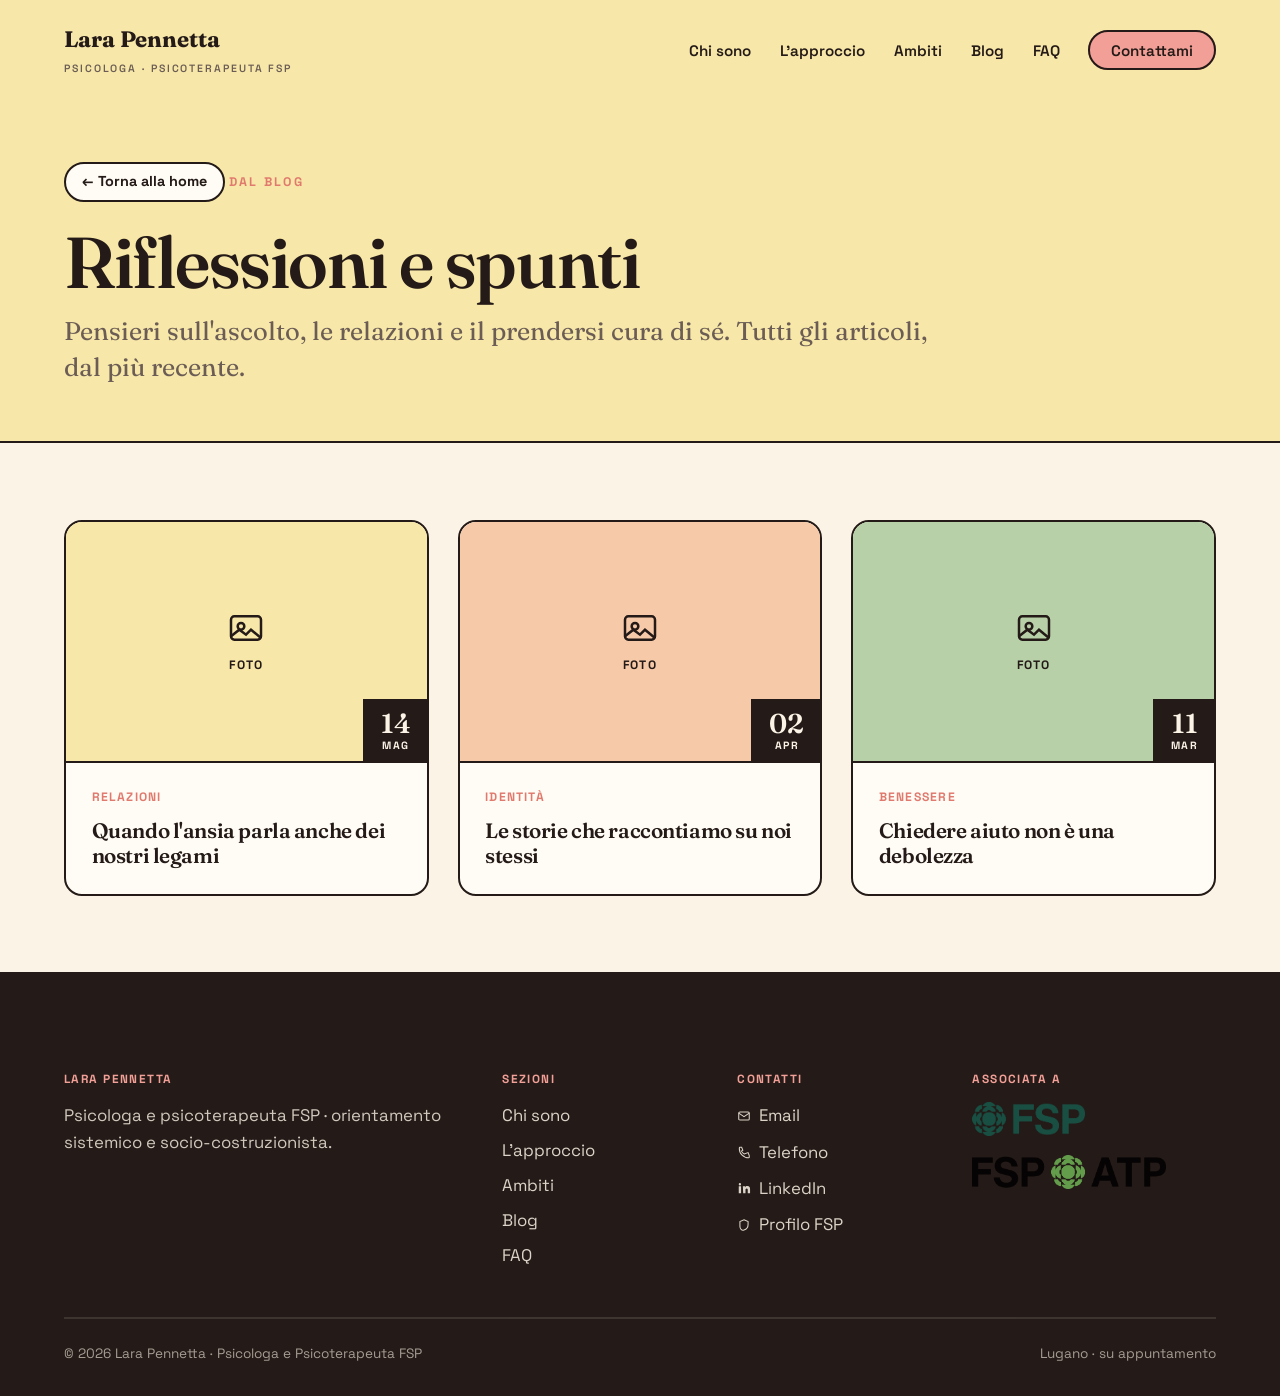
==== blog/index.html @ ac4c0bd4 "Add files via upload" ====
<!DOCTYPE html>
<html lang="it">
<head>
<meta charset="UTF-8">
<meta name="viewport" content="width=device-width, initial-scale=1">
<title>Blog — Lara Pennetta</title>
<meta name="description" content="Tutti gli articoli del blog di Lara Pennetta: riflessioni su ascolto, relazioni e cura di sé.">
<meta property="og:type" content="website">
<meta property="og:title" content="Blog — Lara Pennetta">
<meta property="og:locale" content="it_IT">
<link rel="stylesheet" href="../css/blog-shared.css">
<style>
.post-grid{display:grid;grid-template-columns:repeat(3,1fr);gap:1.8rem}
@media(max-width:980px){.post-grid{grid-template-columns:repeat(2,1fr)}}
@media(max-width:640px){.post-grid{grid-template-columns:1fr}}
.post-card{display:flex;flex-direction:column;border:2px solid var(--inchiostro);border-radius:18px;overflow:hidden;background:var(--carta);transition:transform .2s,box-shadow .2s}
.post-card:hover,.post-card.reveal.in:hover{transform:translate(-3px,-3px);box-shadow:6px 6px 0 var(--corallo)}
.post-card.reveal.in{transition:transform .2s,box-shadow .2s}
.post-card .thumb{position:relative;aspect-ratio:3/2;border-bottom:2px solid var(--inchiostro);overflow:hidden}
.post-card .thumb img.preview{position:absolute;inset:0;width:100%;height:100%;object-fit:cover;display:block}
.post-card .ph{position:absolute;inset:0;display:flex;flex-direction:column;align-items:center;justify-content:center;gap:.5rem;color:var(--grigio)}
.post-card .ph{background:var(--burro)}
.post-card .ph.c-burro{background:var(--burro)}.post-card .ph.c-pesca{background:var(--pesca)}.post-card .ph.c-salvia{background:var(--salvia)}.post-card .ph.c-rosa{background:var(--rosa)}.post-card .ph.c-corallo{background:var(--corallo)}
.post-card .ph svg{width:40px;height:40px;stroke:var(--inchiostro);fill:none;stroke-width:1.5}
.post-card .ph span{font-size:.76rem;font-weight:700;letter-spacing:.1em;text-transform:uppercase;color:var(--inchiostro)}
.post-card .datebadge{position:absolute;right:0;bottom:0;background:var(--inchiostro);color:var(--crema);padding:.6rem 1rem;display:flex;flex-direction:column;align-items:center;line-height:1;border-left:2px solid var(--inchiostro);border-top:2px solid var(--inchiostro)}
.post-card .datebadge .day{font-family:var(--display);font-size:1.7rem;font-weight:600}
.post-card .datebadge .mon{font-size:.66rem;font-weight:700;letter-spacing:.12em;text-transform:uppercase;margin-top:.2rem}
.post-card .body{padding:1.6rem;display:flex;flex-direction:column;flex:1}
.post-card .meta{font-size:.76rem;font-weight:700;letter-spacing:.1em;text-transform:uppercase;color:var(--corallo-scuro);margin-bottom:.7rem}
.post-card h3{font-size:1.3rem;line-height:1.18}
  .blog-list-hero{padding-block:clamp(8rem,18vh,12rem) clamp(2rem,5vw,3.5rem);background:var(--burro);border-bottom:2px solid var(--inchiostro)}
  .blog-list-hero .eyebrow{display:inline-block;font-size:.78rem;font-weight:700;letter-spacing:.18em;text-transform:uppercase;color:var(--corallo-scuro);margin-bottom:1rem}
  .blog-list-hero h1{font-size:clamp(2.4rem,6vw,4.5rem);max-width:16ch;margin-bottom:1rem}
  .blog-list-hero p{font-family:var(--display);font-size:clamp(1.2rem,2.2vw,1.6rem);max-width:52ch;line-height:1.4;color:var(--grigio)}
  .blog-list-sec{padding-block:clamp(3rem,6vw,5rem)}
  .blog-empty{color:var(--grigio);font-size:1.1rem}
</style>
</head>
<body>
<header class="site-header" id="header">
  <nav class="nav wrap" aria-label="Navigazione principale">
    <a href="../index.html" class="brand">Lara Pennetta<span>Psicologa · Psicoterapeuta FSP</span></a>
    <button class="nav-toggle" aria-expanded="false" aria-controls="menu">Menu</button>
    <ul class="nav-links" id="menu">
      <li><a href="../index.html#chi-sono">Chi sono</a></li>
      <li><a href="../index.html#approccio">L'approccio</a></li>
      <li><a href="../index.html#ambiti">Ambiti</a></li>
      <li><a href="../index.html#blog">Blog</a></li>
      <li><a href="../index.html#faq">FAQ</a></li>
      <li><a href="../index.html#contatti" class="nav-cta">Contattami</a></li>
    </ul>
  </nav>
</header>
<main>
  <section class="blog-list-hero">
    <div class="wrap">
      <a href="../index.html#blog" class="back-link">← Torna alla home</a>
      <span class="eyebrow">Dal blog</span>
      <h1>Riflessioni e spunti</h1>
      <p>Pensieri sull'ascolto, le relazioni e il prendersi cura di sé. Tutti gli articoli, dal più recente.</p>
    </div>
  </section>
  <section class="blog-list-sec">
    <div class="wrap">
      <div class="post-grid" id="post-grid"></div>
      <p class="blog-empty" id="blog-empty" style="display:none">Nessun articolo disponibile al momento.</p>
    </div>
  </section>
</main>
<footer class="site-footer">
  <div class="wrap">
    <div class="footer-cols">
      <div><p class="label">Lara Pennetta</p><p style="opacity:.8">Psicologa e psicoterapeuta FSP · orientamento sistemico e socio-costruzionista.</p></div>
      <div><p class="label">Sezioni</p><ul><li><a href="../index.html#chi-sono">Chi sono</a></li><li><a href="../index.html#approccio">L'approccio</a></li><li><a href="../index.html#ambiti">Ambiti</a></li><li><a href="../index.html#blog">Blog</a></li><li><a href="../index.html#faq">FAQ</a></li></ul></div>
      <div><p class="label">Contatti</p><ul>
        <li><a href="mailto:lara.pennetta@fsp-hin.ch"><svg viewBox="0 0 24 24"><rect x="3" y="5" width="18" height="14" rx="2"/><path d="M3 7l9 6 9-6"/></svg>Email</a></li>
        <li><a href="tel:+410783114512"><svg viewBox="0 0 24 24"><path d="M5 4h3l2 5-2.5 1.5a11 11 0 0 0 5 5L19 13l2 5v3a1 1 0 0 1-1 1A16 16 0 0 1 4 5a1 1 0 0 1 1-1z"/></svg>Telefono</a></li>
        <li><a href="https://www.linkedin.com/in/lara-pennetta-02371a354/" target="_blank" rel="noopener"><svg class="fill" viewBox="0 0 24 24"><path d="M4.98 3.5a2 2 0 1 1 0 4 2 2 0 0 1 0-4zM3 9h4v12H3zM10 9h3.8v1.7h.05c.53-.95 1.83-1.95 3.77-1.95 4.03 0 4.78 2.5 4.78 5.75V21h-4v-5.3c0-1.26-.02-2.9-1.77-2.9-1.77 0-2.04 1.38-2.04 2.8V21h-4z"/></svg>LinkedIn</a></li>
        <li><a href="https://www.psychologie.ch/it/psyfinder/lara-pennetta" target="_blank" rel="noopener"><svg viewBox="0 0 24 24"><path d="M12 3l7 3v5c0 4.4-3 8.3-7 9.5C8 22.3 5 18.4 5 14V6z"/></svg>Profilo FSP</a></li>
      </ul></div>
    
      <div class="footer-assoc-col"><p class="label">Associata a</p><div class="logos"><a class="l-fsp" href="https://www.psychologie.ch" target="_blank" rel="noopener" aria-label="FSP — Federazione Svizzera delle Psicologhe e degli Psicologi"><img src="../img/logo_fsp.png" alt="Logo FSP"></a>
      <a class="l-fsp" href="https://atp.psychologie.ch" target="_blank" rel="noopener" aria-label="FSP — Federazione Svizzera delle Psicologhe e degli Psicologi"><img src="../img/logo_fsp_atp.png" alt="Logo ATP-FSP"></a></div></div>
    </div>
    
    <div class="footer-bottom"><span>© 2026 Lara Pennetta · Psicologa e Psicoterapeuta FSP</span><span>Lugano · su appuntamento</span></div>
  </div>
</footer>
<script>
const reduce=matchMedia('(prefers-reduced-motion: reduce)').matches;
const header=document.getElementById('header');
addEventListener('scroll',()=>header.classList.toggle('scrolled',scrollY>40),{passive:true});
const t=document.querySelector('.nav-toggle'),l=document.getElementById('menu');
t.addEventListener('click',()=>{const o=l.classList.toggle('open');t.textContent=o?'Chiudi':'Menu';});
// ---- Blog: elenco completo dal manifest ----
(function(){
  const grid=document.getElementById('post-grid');
  if(!grid)return;
  const MONTHS=['Gen','Feb','Mar','Apr','Mag','Giu','Lug','Ago','Set','Ott','Nov','Dic'];
  const COLORS=['burro','pesca','salvia','rosa','corallo'];
  const esc=s=>String(s==null?'':s).replace(/[&<>"']/g,c=>({'&':'&amp;','<':'&lt;','>':'&gt;','"':'&quot;',"'":'&#39;'}[c]));
  const parseDate=s=>{const m=/^(\d{2})-(\d{2})-(\d{4})$/.exec((s||'').trim());return m?new Date(+m[3],+m[2]-1,+m[1]):new Date(NaN);};
  // le url nel JSON sono relative alla root (blog/xxx.html): da qui (cartella blog/) tolgo il prefisso "blog/"
  const localUrl=u=>String(u).replace(/^blog\//,'');
  function fetchPreview(url){
    return fetch(url,{cache:'no-store'}).then(r=>{if(!r.ok)throw 0;return r.text();}).then(html=>{
      const doc=new DOMParser().parseFromString(html,'text/html');
      const img=doc.querySelector('.article-body img')||doc.querySelector('article img')||doc.querySelector('main img');
      if(!img)return null;
      let src=img.getAttribute('src')||'';
      if(!src)return null;
      try{return new URL(src,new URL(url,location.href)).href;}catch(e){return src;}
    }).catch(()=>null);
  }
  function cardHTML(p,i){
    const d=parseDate(p.date);
    const day=isNaN(d)?'':String(d.getDate()).padStart(2,'0');
    const mon=isNaN(d)?'':(MONTHS[d.getMonth()]||'');
    const color=p.color||COLORS[i%COLORS.length]||'burro';
    return '<a class="post-card reveal in" href="'+esc(localUrl(p.url))+'">'+
      '<div class="thumb"><div class="ph c-'+esc(color)+'"><svg viewBox="0 0 24 24" aria-hidden="true"><rect x="3" y="5" width="18" height="14" rx="2"/><circle cx="9" cy="11" r="2"/><path d="M3 17l5-4 4 3 3-3 6 5"/></svg><span>Foto</span></div><div class="datebadge"><span class="day">'+day+'</span><span class="mon">'+esc(mon)+'</span></div></div>'+
      '<div class="body"><p class="meta">'+esc(p.category)+'</p><h3>'+esc(p.title)+'</h3></div></a>';
  }
  fetch('posts.json',{cache:'no-store'})
    .then(r=>{if(!r.ok)throw 0;return r.json();})
    .then(data=>{
      const all=(data.posts||[]).filter(p=>p&&p.url&&p.date).sort((a,b)=>parseDate(b.date)-parseDate(a.date));
      if(!all.length){document.getElementById('blog-empty').style.display='';return;}
      grid.innerHTML=all.map(cardHTML).join('');
      [...grid.querySelectorAll('.post-card')].forEach((card,i)=>{
        fetchPreview(localUrl(all[i].url)).then(src=>{
          if(!src)return;
          const ph=card.querySelector('.ph');
          const img=new Image();img.className='preview';img.alt='';img.loading='lazy';
          img.onload=()=>{if(ph)ph.style.display='none';};
          img.src=src;card.querySelector('.thumb').appendChild(img);
        });
      });
    })
    .catch(()=>{document.getElementById('blog-empty').style.display='';});
})();
</script>
</body>
</html>
---- css/blog-shared.css ----
@import url('https://fonts.googleapis.com/css2?family=Fraunces:ital,opsz,wght@0,9..144,400;0,9..144,500;0,9..144,600;0,9..144,700;1,9..144,400&family=Space+Grotesk:wght@400;500;600;700&display=swap');
:root{
  --burro:#F7E7A8;--burro-scuro:#EFD477;--pesca:#F6C9A8;--pesca-scuro:#EBA77C;
  --corallo:#F2A097;--corallo-scuro:#E07A6E;--rosa:#F4B8C4;--salvia:#B7D0A8;
  --crema:#FBF4E6;--carta:#FFFCF5;--inchiostro:#241A17;--grigio:#6B5D55;
  --display:'Fraunces',Georgia,serif;--body:'Space Grotesk',system-ui,sans-serif;
  --gutter:clamp(1.25rem,5vw,5rem);
}
*{box-sizing:border-box;margin:0;padding:0}
html{scroll-behavior:smooth}
body{font-family:var(--body);background:var(--crema);color:var(--inchiostro);line-height:1.6;font-size:1.05rem;-webkit-font-smoothing:antialiased}
h1,h2,h3{font-family:var(--display);font-weight:600;line-height:1;letter-spacing:-.02em}
a{color:inherit;text-decoration:none}
.wrap{max-width:1280px;margin:0 auto;padding-inline:var(--gutter);width:100%}

.site-header{position:fixed;inset:0 0 auto 0;z-index:100;padding-block:1.4rem;transition:background .4s,box-shadow .4s,padding .4s;border-bottom:2px solid transparent}
.site-header.scrolled{background:var(--crema);border-bottom-color:var(--inchiostro);padding-block:.9rem}
.nav{display:flex;align-items:center;justify-content:space-between}
.brand{font-family:var(--display);font-size:1.4rem;font-weight:700}
.brand span{display:block;font-family:var(--body);font-size:.66rem;font-weight:600;letter-spacing:.18em;text-transform:uppercase;color:var(--grigio);margin-top:.15rem}
.nav-links{display:flex;gap:1.8rem;list-style:none;align-items:center}
.nav-links a{font-size:.95rem;font-weight:600}
.nav-cta{border:2px solid var(--inchiostro);padding:.55rem 1.3rem;border-radius:999px;background:var(--corallo);transition:transform .2s,box-shadow .2s}
.nav-cta:hover{transform:translate(-2px,-2px);box-shadow:3px 3px 0 var(--inchiostro)}
.nav-toggle{display:none;background:none;border:2px solid var(--inchiostro);border-radius:999px;padding:.5rem 1rem;font-family:var(--body);font-weight:600;cursor:pointer}
@media(max-width:900px){
  .nav-toggle{display:block}
  .nav-links{position:fixed;inset:0 0 0 auto;width:min(80vw,340px);background:var(--corallo);flex-direction:column;justify-content:center;align-items:flex-start;gap:.4rem;padding:var(--gutter);transform:translateX(100%);transition:transform .45s cubic-bezier(.22,1,.36,1);border-left:3px solid var(--inchiostro)}
  .nav-links.open{transform:translateX(0)}
  .nav-links a{font-family:var(--display);font-size:1.7rem}
}

.article-hero{padding-block:clamp(8rem,18vh,12rem) clamp(2rem,5vw,3.5rem);background:var(--burro);border-bottom:2px solid var(--inchiostro)}
.back-link{display:inline-flex;align-items:center;gap:.5rem;font-weight:700;font-size:.9rem;margin-bottom:1.5rem;border:2px solid var(--inchiostro);padding:.4rem 1rem;border-radius:999px;background:var(--carta);transition:transform .2s,box-shadow .2s}
.back-link:hover{transform:translate(-2px,-2px);box-shadow:3px 3px 0 var(--inchiostro)}
.article-hero .meta{display:flex;gap:.8rem;flex-wrap:wrap;font-size:.78rem;font-weight:700;letter-spacing:.12em;text-transform:uppercase;color:var(--corallo-scuro);margin-bottom:1.2rem}
.article-hero h1{font-size:clamp(2.4rem,6vw,4.5rem);max-width:18ch;margin-bottom:1.2rem}
.article-hero .standfirst{font-family:var(--display);font-size:clamp(1.2rem,2.2vw,1.6rem);max-width:52ch;line-height:1.4;color:var(--grigio)}
.article-body{max-width:70ch;margin:0 auto;padding-block:clamp(2.5rem,7vw,5rem)}
.article-body p{font-size:1.15rem;line-height:1.75;margin-bottom:1.5rem}
.article-body h2{font-size:clamp(1.7rem,3.5vw,2.5rem);margin:2.8rem 0 1rem}
.article-body blockquote{font-family:var(--display);font-style:italic;font-size:clamp(1.5rem,3vw,2.1rem);line-height:1.35;margin:2.8rem 0;padding:1.5rem 2rem;background:var(--pesca);border:2px solid var(--inchiostro);border-radius:18px}
.article-body ul{margin:1.5rem 0;padding-left:1.3rem}
.article-body li{font-size:1.12rem;line-height:1.7;margin-bottom:.6rem}
.article-share{max-width:70ch;margin:0 auto;padding:2rem 0;border-top:2px solid var(--inchiostro);display:flex;align-items:center;gap:1rem;flex-wrap:wrap}
.article-share .lbl{font-size:.78rem;font-weight:700;letter-spacing:.12em;text-transform:uppercase}
.article-share a{display:inline-flex;align-items:center;gap:.45rem;font-weight:600;font-size:.92rem;padding:.55rem 1.1rem;border:2px solid var(--inchiostro);border-radius:999px;background:var(--carta);transition:transform .2s,box-shadow .2s}
.article-share a:hover{transform:translate(-2px,-2px);box-shadow:3px 3px 0 var(--corallo)}
.article-share a svg{width:15px;height:15px;fill:currentColor}

.site-footer{background:var(--inchiostro);color:var(--crema);padding-block:clamp(3.5rem,8vw,6rem) 2rem;border-top:2px solid var(--inchiostro)}
.footer-big{font-family:var(--display);font-size:clamp(2.5rem,8vw,6rem);line-height:.95;margin-bottom:1.5rem}
.contact-btns{display:flex;flex-wrap:wrap;gap:1rem;margin-bottom:2.5rem}
.cbtn{display:inline-flex;align-items:center;gap:.7rem;font-family:var(--body);font-weight:700;font-size:1.05rem;padding:1rem 1.6rem;border:2px solid var(--crema);border-radius:999px;transition:transform .2s,box-shadow .2s}
.cbtn svg{width:22px;height:22px;fill:none;stroke:currentColor;stroke-width:1.8;stroke-linecap:round;stroke-linejoin:round}
.cbtn--mail{background:var(--corallo);color:var(--inchiostro);border-color:var(--inchiostro)}
.cbtn--wa{background:#25D366;color:var(--inchiostro);border-color:var(--inchiostro)}
.cbtn:hover{transform:translate(-3px,-3px);box-shadow:5px 5px 0 var(--crema)}
.footer-big a{color:var(--corallo);text-decoration:underline;text-decoration-thickness:3px;text-underline-offset:6px}
.footer-cols{display:grid;grid-template-columns:2fr 1fr 1fr 1.2fr;gap:2rem}
@media(max-width:760px){.footer-cols{grid-template-columns:1fr}}
.footer-assoc-col .logos{display:flex;flex-direction:column;align-items:flex-start;gap:1.2rem;margin-top:.2rem}
.footer-assoc-col .logos a{display:inline-flex;align-items:center;opacity:.85;transition:opacity .25s,transform .25s}
.footer-assoc-col .logos a:hover{opacity:1;transform:translateY(-2px)}
.footer-assoc-col .logos img{display:block}
.footer-assoc-col .logos .l-fsp img{height:34px;width:auto}
.footer-assoc-col .logos .l-atp img{height:42px;width:auto}
.footer-cols .label{font-size:.74rem;font-weight:700;letter-spacing:.12em;text-transform:uppercase;color:var(--corallo);margin-bottom:.8rem}
.footer-cols ul{list-style:none}
.footer-cols li{margin-bottom:.5rem}
.footer-cols a{opacity:.85;display:inline-flex;align-items:center;gap:.5rem}
.footer-cols a:hover{opacity:1;color:var(--corallo)}
.footer-cols svg{width:14px;height:14px;stroke:currentColor;fill:none;stroke-width:1.8}
.footer-cols svg.fill{fill:currentColor;stroke:none}
.footer-bottom{margin-top:2.5rem;padding-top:1.5rem;border-top:2px solid rgba(251,244,230,.2);font-size:.85rem;opacity:.6;display:flex;justify-content:space-between;flex-wrap:wrap;gap:.5rem}

@media(prefers-reduced-motion:reduce){html{scroll-behavior:auto}*{animation:none!important;transition-duration:.01ms!important}}
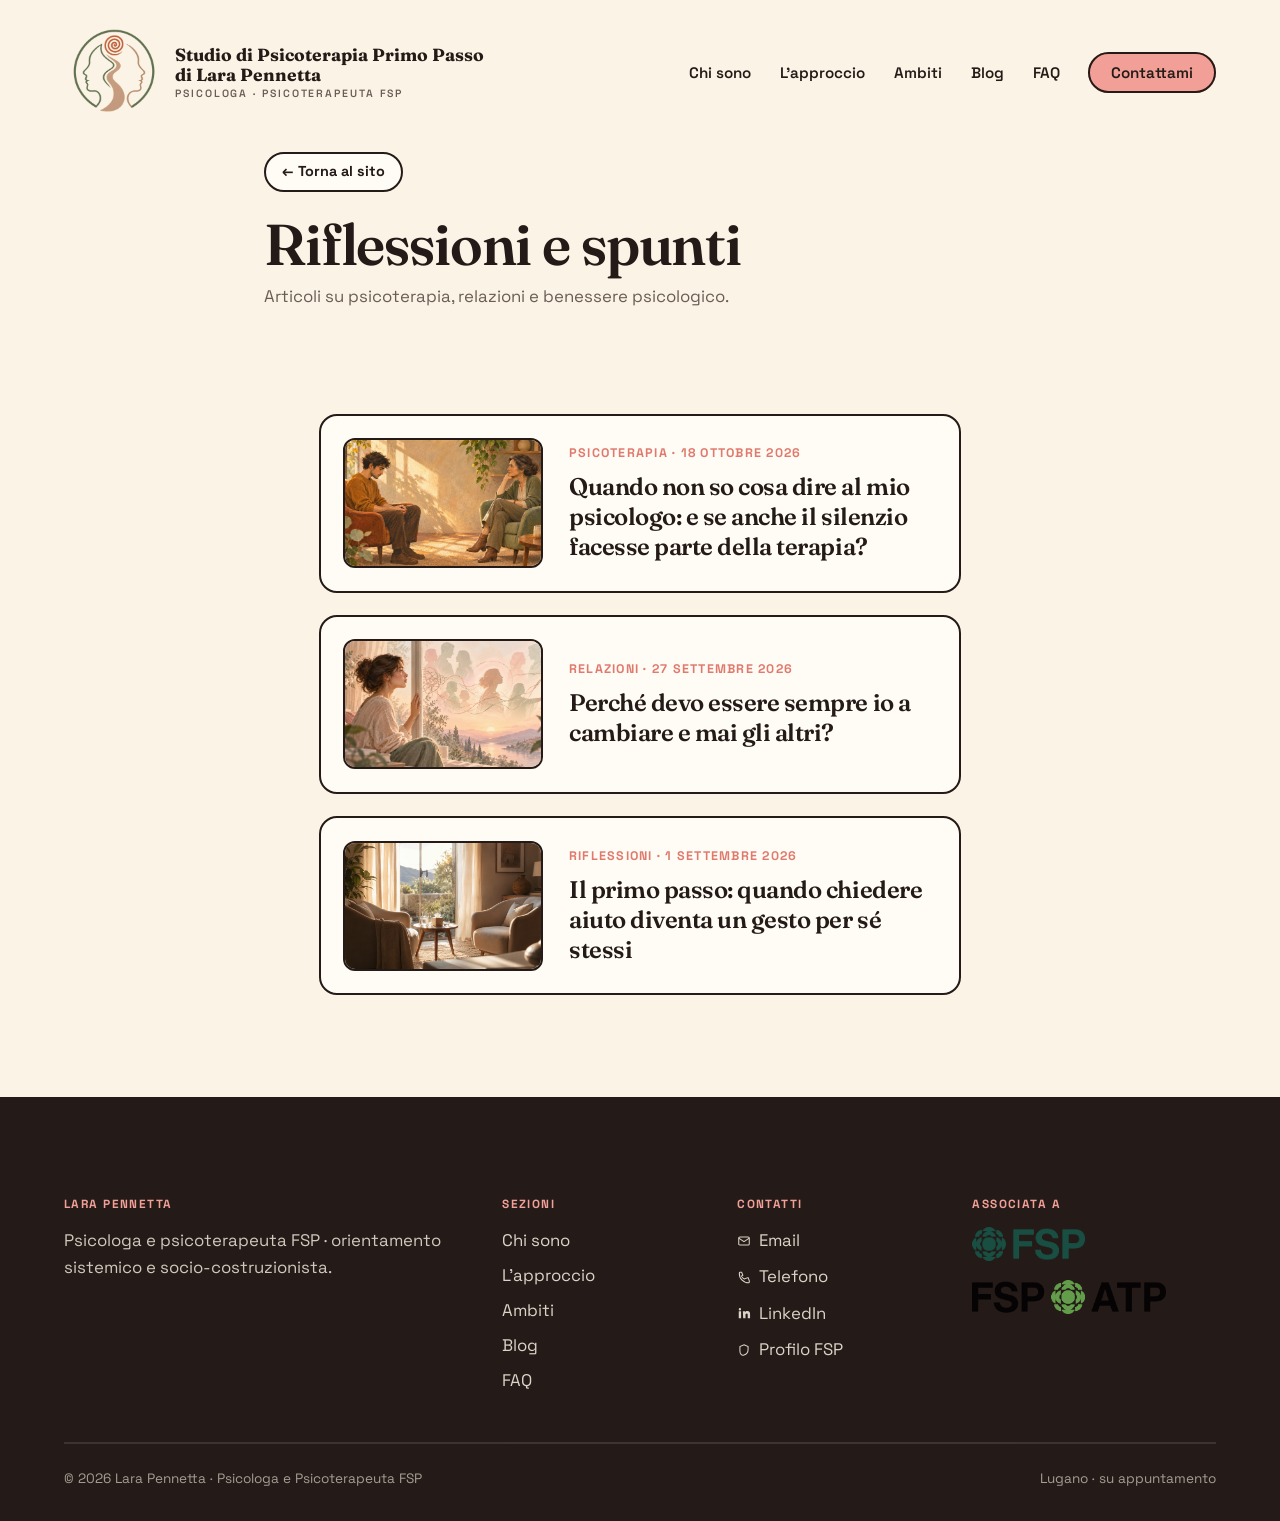
==== commit b9d15000: "Add files via upload" ====
--- a/blog/index.html
+++ b/blog/index.html
@@ -3,45 +3,41 @@
 <head>
 <meta charset="UTF-8">
 <meta name="viewport" content="width=device-width, initial-scale=1">
-<title>Blog — Lara Pennetta</title>
-<meta name="description" content="Tutti gli articoli del blog di Lara Pennetta: riflessioni su ascolto, relazioni e cura di sé.">
+<title>Blog — Studio di Psicoterapia Primo Passo di Lara Pennetta</title>
+<meta name="description" content="Riflessioni e spunti di Lara Pennetta, psicologa e psicoterapeuta FSP a Lugano: psicoterapia, relazioni, benessere psicologico.">
+<link rel="canonical" href="https://www.larapennetta.ch/blog/index.html">
+<meta name="robots" content="index, follow">
 <meta property="og:type" content="website">
-<meta property="og:title" content="Blog — Lara Pennetta">
 <meta property="og:locale" content="it_IT">
+<meta property="og:site_name" content="Studio di Psicoterapia Primo Passo">
+<meta property="og:title" content="Blog — Studio di Psicoterapia Primo Passo di Lara Pennetta">
+<meta property="og:description" content="Riflessioni e spunti su psicoterapia, relazioni e benessere psicologico.">
+<meta property="og:url" content="https://www.larapennetta.ch/blog/index.html">
+<meta property="og:image" content="https://www.larapennetta.ch/img/social-card.jpg">
+<link rel="preconnect" href="https://fonts.googleapis.com">
+<link rel="preconnect" href="https://fonts.gstatic.com" crossorigin>
+<link href="https://fonts.googleapis.com/css2?family=Fraunces:ital,opsz,wght@0,9..144,400;0,9..144,500;0,9..144,600;0,9..144,700;1,9..144,400&family=Space+Grotesk:wght@400;500;600;700&display=swap" rel="stylesheet">
 <link rel="stylesheet" href="../css/blog-shared.css">
 <style>
-.post-grid{display:grid;grid-template-columns:repeat(3,1fr);gap:1.8rem}
-@media(max-width:980px){.post-grid{grid-template-columns:repeat(2,1fr)}}
-@media(max-width:640px){.post-grid{grid-template-columns:1fr}}
-.post-card{display:flex;flex-direction:column;border:2px solid var(--inchiostro);border-radius:18px;overflow:hidden;background:var(--carta);transition:transform .2s,box-shadow .2s}
-.post-card:hover,.post-card.reveal.in:hover{transform:translate(-3px,-3px);box-shadow:6px 6px 0 var(--corallo)}
-.post-card.reveal.in{transition:transform .2s,box-shadow .2s}
-.post-card .thumb{position:relative;aspect-ratio:3/2;border-bottom:2px solid var(--inchiostro);overflow:hidden}
-.post-card .thumb img.preview{position:absolute;inset:0;width:100%;height:100%;object-fit:cover;display:block}
-.post-card .ph{position:absolute;inset:0;display:flex;flex-direction:column;align-items:center;justify-content:center;gap:.5rem;color:var(--grigio)}
-.post-card .ph{background:var(--burro)}
-.post-card .ph.c-burro{background:var(--burro)}.post-card .ph.c-pesca{background:var(--pesca)}.post-card .ph.c-salvia{background:var(--salvia)}.post-card .ph.c-rosa{background:var(--rosa)}.post-card .ph.c-corallo{background:var(--corallo)}
-.post-card .ph svg{width:40px;height:40px;stroke:var(--inchiostro);fill:none;stroke-width:1.5}
-.post-card .ph span{font-size:.76rem;font-weight:700;letter-spacing:.1em;text-transform:uppercase;color:var(--inchiostro)}
-.post-card .datebadge{position:absolute;right:0;bottom:0;background:var(--inchiostro);color:var(--crema);padding:.6rem 1rem;display:flex;flex-direction:column;align-items:center;line-height:1;border-left:2px solid var(--inchiostro);border-top:2px solid var(--inchiostro)}
-.post-card .datebadge .day{font-family:var(--display);font-size:1.7rem;font-weight:600}
-.post-card .datebadge .mon{font-size:.66rem;font-weight:700;letter-spacing:.12em;text-transform:uppercase;margin-top:.2rem}
-.post-card .body{padding:1.6rem;display:flex;flex-direction:column;flex:1}
-.post-card .meta{font-size:.76rem;font-weight:700;letter-spacing:.1em;text-transform:uppercase;color:var(--corallo-scuro);margin-bottom:.7rem}
-.post-card h3{font-size:1.3rem;line-height:1.18}
-  .blog-list-hero{padding-block:clamp(8rem,18vh,12rem) clamp(2rem,5vw,3.5rem);background:var(--burro);border-bottom:2px solid var(--inchiostro)}
-  .blog-list-hero .eyebrow{display:inline-block;font-size:.78rem;font-weight:700;letter-spacing:.18em;text-transform:uppercase;color:var(--corallo-scuro);margin-bottom:1rem}
-  .blog-list-hero h1{font-size:clamp(2.4rem,6vw,4.5rem);max-width:16ch;margin-bottom:1rem}
-  .blog-list-hero p{font-family:var(--display);font-size:clamp(1.2rem,2.2vw,1.6rem);max-width:52ch;line-height:1.4;color:var(--grigio)}
-  .blog-list-sec{padding-block:clamp(3rem,6vw,5rem)}
-  .blog-empty{color:var(--grigio);font-size:1.1rem}
+  .blog-hero{background:var(--crema);padding-block:clamp(9.5rem,16vh,11rem) clamp(2rem,5vw,3rem)}
+  .blog-hero h1{font-size:clamp(2.2rem,5vw,3.6rem);margin-bottom:.6rem}
+  .blog-hero p{color:var(--grigio);font-size:1.05rem}
+  .post-list{max-width:70ch;margin:0 auto;padding:clamp(2rem,5vw,3.5rem) var(--gutter) clamp(3rem,7vw,5rem)}
+  .post-item{display:grid;grid-template-columns:200px 1fr;gap:1.6rem;align-items:center;
+    padding:1.4rem;border:2px solid var(--inchiostro);border-radius:18px;background:var(--carta);
+    margin-bottom:1.4rem;text-decoration:none;transition:transform .2s,box-shadow .2s}
+  .post-item:hover{transform:translate(-3px,-3px);box-shadow:5px 5px 0 var(--corallo)}
+  .post-item img{width:100%;height:130px;object-fit:cover;border-radius:12px;border:2px solid var(--inchiostro);display:block}
+  .post-item .meta{font-size:.78rem;font-weight:700;letter-spacing:.1em;text-transform:uppercase;color:var(--corallo-scuro);margin-bottom:.5rem}
+  .post-item h2{font-family:var(--display);font-size:clamp(1.15rem,2.2vw,1.5rem);line-height:1.25;margin:0;color:var(--inchiostro)}
+  @media(max-width:700px){.post-item{grid-template-columns:1fr;gap:1rem}.post-item img{height:180px}}
 </style>
 </head>
 <body>
 <header class="site-header" id="header">
   <nav class="nav wrap" aria-label="Navigazione principale">
-    <a href="../index.html" class="brand">Lara Pennetta<span>Psicologa · Psicoterapeuta FSP</span></a>
-    <button class="nav-toggle" aria-expanded="false" aria-controls="menu">Menu</button>
+    <a href="../index.html" class="brand"><img class="brand-logo" src="[data-uri]" alt="Logo Studio di Psicoterapia Primo Passo"><span class="brand-txt"><span class="bn bn-full">Studio di Psicoterapia Primo Passo</span><span class="bn bn-short">Studio Primo Passo</span><br>di Lara Pennetta<span>Psicologa · Psicoterapeuta FSP</span></span></a>
+    <button class="nav-toggle" aria-expanded="false" aria-controls="menu" aria-label="Apri menu"><span class="nav-toggle-txt">Menu</span><span class="ham"><span></span><span></span><span></span></span></button>
     <ul class="nav-links" id="menu">
       <li><a href="../index.html#chi-sono">Chi sono</a></li>
       <li><a href="../index.html#approccio">L'approccio</a></li>
@@ -53,20 +49,36 @@
   </nav>
 </header>
 <main>
-  <section class="blog-list-hero">
-    <div class="wrap">
-      <a href="../index.html#blog" class="back-link">← Torna alla home</a>
-      <span class="eyebrow">Dal blog</span>
+  <header class="blog-hero">
+    <div class="wrap" style="max-width:880px">
+      <a href="../index.html" class="back-link">← Torna al sito</a>
       <h1>Riflessioni e spunti</h1>
-      <p>Pensieri sull'ascolto, le relazioni e il prendersi cura di sé. Tutti gli articoli, dal più recente.</p>
+      <p>Articoli su psicoterapia, relazioni e benessere psicologico.</p>
     </div>
-  </section>
-  <section class="blog-list-sec">
-    <div class="wrap">
-      <div class="post-grid" id="post-grid"></div>
-      <p class="blog-empty" id="blog-empty" style="display:none">Nessun articolo disponibile al momento.</p>
-    </div>
-  </section>
+  </header>
+  <div class="post-list">
+      <a class="post-item" href="non-so-cosa-dire.html">
+        <img src="../img/silenzio-terapia-cover.jpg" alt="Quando non so cosa dire al mio psicologo: e se anche il silenzio facesse parte della terapia?" loading="lazy">
+        <div>
+          <p class="meta">Psicoterapia · 18 ottobre 2026</p>
+          <h2>Quando non so cosa dire al mio psicologo: e se anche il silenzio facesse parte della terapia?</h2>
+        </div>
+      </a>
+      <a class="post-item" href="perche-devo-cambiare-io.html">
+        <img src="../img/cambiare-io-cover.jpg" alt="Perché devo essere sempre io a cambiare e mai gli altri?" loading="lazy">
+        <div>
+          <p class="meta">Relazioni · 27 settembre 2026</p>
+          <h2>Perché devo essere sempre io a cambiare e mai gli altri?</h2>
+        </div>
+      </a>
+      <a class="post-item" href="chiedere-aiuto-primo-passo.html">
+        <img src="../img/primo-passo-cover.jpg" alt="Il primo passo: quando chiedere aiuto diventa un gesto per sé stessi" loading="lazy">
+        <div>
+          <p class="meta">Riflessioni · 1 settembre 2026</p>
+          <h2>Il primo passo: quando chiedere aiuto diventa un gesto per sé stessi</h2>
+        </div>
+      </a>
+  </div>
 </main>
 <footer class="site-footer">
   <div class="wrap">
@@ -75,71 +87,49 @@
       <div><p class="label">Sezioni</p><ul><li><a href="../index.html#chi-sono">Chi sono</a></li><li><a href="../index.html#approccio">L'approccio</a></li><li><a href="../index.html#ambiti">Ambiti</a></li><li><a href="../index.html#blog">Blog</a></li><li><a href="../index.html#faq">FAQ</a></li></ul></div>
       <div><p class="label">Contatti</p><ul>
         <li><a href="mailto:lara.pennetta@fsp-hin.ch"><svg viewBox="0 0 24 24"><rect x="3" y="5" width="18" height="14" rx="2"/><path d="M3 7l9 6 9-6"/></svg>Email</a></li>
-        <li><a href="tel:+410783114512"><svg viewBox="0 0 24 24"><path d="M5 4h3l2 5-2.5 1.5a11 11 0 0 0 5 5L19 13l2 5v3a1 1 0 0 1-1 1A16 16 0 0 1 4 5a1 1 0 0 1 1-1z"/></svg>Telefono</a></li>
+        <li><a href="tel:+41783114512"><svg viewBox="0 0 24 24"><path d="M5 4h3l2 5-2.5 1.5a11 11 0 0 0 5 5L19 13l2 5v3a1 1 0 0 1-1 1A16 16 0 0 1 4 5a1 1 0 0 1 1-1z"/></svg>Telefono</a></li>
         <li><a href="https://www.linkedin.com/in/lara-pennetta-02371a354/" target="_blank" rel="noopener"><svg class="fill" viewBox="0 0 24 24"><path d="M4.98 3.5a2 2 0 1 1 0 4 2 2 0 0 1 0-4zM3 9h4v12H3zM10 9h3.8v1.7h.05c.53-.95 1.83-1.95 3.77-1.95 4.03 0 4.78 2.5 4.78 5.75V21h-4v-5.3c0-1.26-.02-2.9-1.77-2.9-1.77 0-2.04 1.38-2.04 2.8V21h-4z"/></svg>LinkedIn</a></li>
         <li><a href="https://www.psychologie.ch/it/psyfinder/lara-pennetta" target="_blank" rel="noopener"><svg viewBox="0 0 24 24"><path d="M12 3l7 3v5c0 4.4-3 8.3-7 9.5C8 22.3 5 18.4 5 14V6z"/></svg>Profilo FSP</a></li>
       </ul></div>
     
       <div class="footer-assoc-col"><p class="label">Associata a</p><div class="logos"><a class="l-fsp" href="https://www.psychologie.ch" target="_blank" rel="noopener" aria-label="FSP — Federazione Svizzera delle Psicologhe e degli Psicologi"><img src="../img/logo_fsp.png" alt="Logo FSP"></a>
-      <a class="l-fsp" href="https://atp.psychologie.ch" target="_blank" rel="noopener" aria-label="FSP — Federazione Svizzera delle Psicologhe e degli Psicologi"><img src="../img/logo_fsp_atp.png" alt="Logo ATP-FSP"></a></div></div>
+      <a class="l-fsp" href="https://atp.psychologie.ch" target="_blank" rel="noopener" aria-label="ATP — Associazione Ticinese degli Psicologi"><img src="../img/logo_fsp_atp.png" alt="Logo ATP-FSP"></a></div></div>
     </div>
     
     <div class="footer-bottom"><span>© 2026 Lara Pennetta · Psicologa e Psicoterapeuta FSP</span><span>Lugano · su appuntamento</span></div>
   </div>
 </footer>
 <script>
-const reduce=matchMedia('(prefers-reduced-motion: reduce)').matches;
 const header=document.getElementById('header');
 addEventListener('scroll',()=>header.classList.toggle('scrolled',scrollY>40),{passive:true});
 const t=document.querySelector('.nav-toggle'),l=document.getElementById('menu');
-t.addEventListener('click',()=>{const o=l.classList.toggle('open');t.textContent=o?'Chiudi':'Menu';});
-// ---- Blog: elenco completo dal manifest ----
-(function(){
-  const grid=document.getElementById('post-grid');
-  if(!grid)return;
-  const MONTHS=['Gen','Feb','Mar','Apr','Mag','Giu','Lug','Ago','Set','Ott','Nov','Dic'];
-  const COLORS=['burro','pesca','salvia','rosa','corallo'];
-  const esc=s=>String(s==null?'':s).replace(/[&<>"']/g,c=>({'&':'&amp;','<':'&lt;','>':'&gt;','"':'&quot;',"'":'&#39;'}[c]));
-  const parseDate=s=>{const m=/^(\d{2})-(\d{2})-(\d{4})$/.exec((s||'').trim());return m?new Date(+m[3],+m[2]-1,+m[1]):new Date(NaN);};
-  // le url nel JSON sono relative alla root (blog/xxx.html): da qui (cartella blog/) tolgo il prefisso "blog/"
-  const localUrl=u=>String(u).replace(/^blog\//,'');
-  function fetchPreview(url){
-    return fetch(url,{cache:'no-store'}).then(r=>{if(!r.ok)throw 0;return r.text();}).then(html=>{
-      const doc=new DOMParser().parseFromString(html,'text/html');
-      const img=doc.querySelector('.article-body img')||doc.querySelector('article img')||doc.querySelector('main img');
-      if(!img)return null;
-      let src=img.getAttribute('src')||'';
-      if(!src)return null;
-      try{return new URL(src,new URL(url,location.href)).href;}catch(e){return src;}
-    }).catch(()=>null);
-  }
-  function cardHTML(p,i){
-    const d=parseDate(p.date);
-    const day=isNaN(d)?'':String(d.getDate()).padStart(2,'0');
-    const mon=isNaN(d)?'':(MONTHS[d.getMonth()]||'');
-    const color=p.color||COLORS[i%COLORS.length]||'burro';
-    return '<a class="post-card reveal in" href="'+esc(localUrl(p.url))+'">'+
-      '<div class="thumb"><div class="ph c-'+esc(color)+'"><svg viewBox="0 0 24 24" aria-hidden="true"><rect x="3" y="5" width="18" height="14" rx="2"/><circle cx="9" cy="11" r="2"/><path d="M3 17l5-4 4 3 3-3 6 5"/></svg><span>Foto</span></div><div class="datebadge"><span class="day">'+day+'</span><span class="mon">'+esc(mon)+'</span></div></div>'+
-      '<div class="body"><p class="meta">'+esc(p.category)+'</p><h3>'+esc(p.title)+'</h3></div></a>';
-  }
-  fetch('posts.json',{cache:'no-store'})
-    .then(r=>{if(!r.ok)throw 0;return r.json();})
-    .then(data=>{
-      const all=(data.posts||[]).filter(p=>p&&p.url&&p.date).sort((a,b)=>parseDate(b.date)-parseDate(a.date));
-      if(!all.length){document.getElementById('blog-empty').style.display='';return;}
-      grid.innerHTML=all.map(cardHTML).join('');
-      [...grid.querySelectorAll('.post-card')].forEach((card,i)=>{
-        fetchPreview(localUrl(all[i].url)).then(src=>{
-          if(!src)return;
-          const ph=card.querySelector('.ph');
-          const img=new Image();img.className='preview';img.alt='';img.loading='lazy';
-          img.onload=()=>{if(ph)ph.style.display='none';};
-          img.src=src;card.querySelector('.thumb').appendChild(img);
-        });
-      });
-    })
-    .catch(()=>{document.getElementById('blog-empty').style.display='';});
-})();
+const ov=document.createElement('div');ov.className='nav-overlay';document.body.appendChild(ov);
+const navParent=l.parentNode;
+const tTxt=t.querySelector('.nav-toggle-txt');
+function closeMenu(){l.classList.remove('open');ov.classList.remove('show');t.classList.remove('is-open');t.setAttribute('aria-expanded','false');if(tTxt)tTxt.textContent='Menu';if(l.parentNode!==navParent)navParent.appendChild(l);}
+function openMenu(){document.body.appendChild(l);l.classList.add('open');ov.classList.add('show');t.classList.add('is-open');t.setAttribute('aria-expanded','true');if(tTxt)tTxt.textContent='Chiudi';}
+t.addEventListener('click',()=>{l.classList.contains('open')?closeMenu():openMenu();});
+ov.addEventListener('click',closeMenu);
+document.addEventListener('keydown',e=>{if(e.key==='Escape'&&l.classList.contains('open'))closeMenu();});
+l.querySelectorAll('a').forEach(a=>a.addEventListener('click',closeMenu));
+
+// share nativo
+document.querySelectorAll('.share-btn').forEach(btn=>{
+  btn.addEventListener('click', async ()=>{
+    const url=btn.dataset.shareUrl||location.href;
+    const title=btn.dataset.shareTitle||document.title;
+    if(navigator.share){
+      try{ await navigator.share({title:title,url:url}); }catch(e){}
+    } else {
+      try{
+        await navigator.clipboard.writeText(url);
+        const t=btn.querySelector('.txt'); if(!t) return;
+        const old=t.textContent; t.textContent='Link copiato'; btn.classList.add('copied');
+        setTimeout(()=>{t.textContent=old; btn.classList.remove('copied');},1800);
+      }catch(e){}
+    }
+  });
+});
 </script>
 </body>
 </html>
--- a/css/blog-shared.css
+++ b/css/blog-shared.css
@@ -16,36 +16,69 @@
 .site-header{position:fixed;inset:0 0 auto 0;z-index:100;padding-block:1.4rem;transition:background .4s,box-shadow .4s,padding .4s;border-bottom:2px solid transparent}
 .site-header.scrolled{background:var(--crema);border-bottom-color:var(--inchiostro);padding-block:.9rem}
 .nav{display:flex;align-items:center;justify-content:space-between}
-.brand{font-family:var(--display);font-size:1.4rem;font-weight:700}
-.brand span{display:block;font-family:var(--body);font-size:.66rem;font-weight:600;letter-spacing:.18em;text-transform:uppercase;color:var(--grigio);margin-top:.15rem}
+.brand{font-family:var(--display);font-size:1.1rem;font-weight:700;line-height:1.15;display:inline-flex;align-items:center;gap:.7rem}
+.brand-logo{width:100px;height:100px;flex:none;display:block;object-fit:contain}
+.brand .bn{white-space:nowrap}
+.brand .bn-short{display:none}
+.brand-txt>span:not(.bn){display:block;font-family:var(--body);font-size:.66rem;font-weight:600;letter-spacing:.18em;text-transform:uppercase;color:var(--grigio);margin-top:.15rem}
 .nav-links{display:flex;gap:1.8rem;list-style:none;align-items:center}
 .nav-links a{font-size:.95rem;font-weight:600}
 .nav-cta{border:2px solid var(--inchiostro);padding:.55rem 1.3rem;border-radius:999px;background:var(--corallo);transition:transform .2s,box-shadow .2s}
 .nav-cta:hover{transform:translate(-2px,-2px);box-shadow:3px 3px 0 var(--inchiostro)}
-.nav-toggle{display:none;background:none;border:2px solid var(--inchiostro);border-radius:999px;padding:.5rem 1rem;font-family:var(--body);font-weight:600;cursor:pointer}
-@media(max-width:900px){
-  .nav-toggle{display:block}
-  .nav-links{position:fixed;inset:0 0 0 auto;width:min(80vw,340px);background:var(--corallo);flex-direction:column;justify-content:center;align-items:flex-start;gap:.4rem;padding:var(--gutter);transform:translateX(100%);transition:transform .45s cubic-bezier(.22,1,.36,1);border-left:3px solid var(--inchiostro)}
+.nav-toggle{display:none;background:none;border:2px solid var(--inchiostro);border-radius:999px;padding:.5rem 1rem;font-family:var(--body);font-weight:600;cursor:pointer;position:relative;z-index:131;align-items:center;justify-content:center}
+.nav-toggle .ham{display:none;width:20px;height:14px;position:relative}
+.nav-toggle .ham span{position:absolute;left:0;width:100%;height:2px;background:var(--inchiostro);border-radius:2px;transition:transform .3s,opacity .2s}
+.nav-toggle .ham span:nth-child(1){top:0}
+.nav-toggle .ham span:nth-child(2){top:6px}
+.nav-toggle .ham span:nth-child(3){top:12px}
+.nav-toggle.is-open .ham span:nth-child(1){transform:translateY(6px) rotate(45deg)}
+.nav-toggle.is-open .ham span:nth-child(2){opacity:0}
+.nav-toggle.is-open .ham span:nth-child(3){transform:translateY(-6px) rotate(-45deg)}
+@media(max-width:1100px){
+  .nav-toggle{display:flex}
+  .nav-links{position:fixed;inset:0 0 0 auto;width:min(64vw,250px);background:var(--corallo);flex-direction:column;justify-content:flex-start;align-items:flex-start;gap:.4rem;padding:5rem 1.6rem 2.5rem;transform:translateX(100%);transition:transform .45s cubic-bezier(.22,1,.36,1);border-left:3px solid var(--inchiostro);z-index:130}
   .nav-links.open{transform:translateX(0)}
-  .nav-links a{font-family:var(--display);font-size:1.7rem}
+  .nav-links li:first-child{margin-top:auto}
+  .nav-links li:last-child{margin-top:auto}
+  .nav-overlay{position:fixed;inset:0;background:rgba(36,26,23,.45);opacity:0;pointer-events:none;transition:opacity .35s;z-index:120}
+  .nav-overlay.show{opacity:1;pointer-events:auto}
+  .nav-links a{font-family:var(--display);font-size:1.45rem}
+}
+@media(max-width:600px){
+  .brand-logo{width:56px;height:56px}
+  .brand{gap:.6rem}
+  .brand .bn-full{display:none}
+  .brand .bn-short{display:inline}
+  .nav-toggle{border:none;padding:0;width:38px;height:38px}
+  .nav-toggle .nav-toggle-txt{display:none}
+  .nav-toggle .ham{display:block;width:24px;height:16px}
+  .nav-toggle .ham span{height:2.5px}
+  .nav-toggle .ham span:nth-child(2){top:7px}
+  .nav-toggle .ham span:nth-child(3){top:14px}
+  .nav-toggle.is-open .ham span:nth-child(1){transform:translateY(7px) rotate(45deg)}
+  .nav-toggle.is-open .ham span:nth-child(3){transform:translateY(-7px) rotate(-45deg)}
 }
 
-.article-hero{padding-block:clamp(8rem,18vh,12rem) clamp(2rem,5vw,3.5rem);background:var(--burro);border-bottom:2px solid var(--inchiostro)}
+.article-hero{padding-block:clamp(9.5rem,16vh,11rem) clamp(2rem,5vw,3.5rem);background:var(--burro);border-bottom:2px solid var(--inchiostro)}
 .back-link{display:inline-flex;align-items:center;gap:.5rem;font-weight:700;font-size:.9rem;margin-bottom:1.5rem;border:2px solid var(--inchiostro);padding:.4rem 1rem;border-radius:999px;background:var(--carta);transition:transform .2s,box-shadow .2s}
-.back-link:hover{transform:translate(-2px,-2px);box-shadow:3px 3px 0 var(--inchiostro)}
+.back-link:hover{transform:translate(-2px,-2px);box-shadow:3px 3px 0 var(--inchiostro);background:var(--corallo)}
 .article-hero .meta{display:flex;gap:.8rem;flex-wrap:wrap;font-size:.78rem;font-weight:700;letter-spacing:.12em;text-transform:uppercase;color:var(--corallo-scuro);margin-bottom:1.2rem}
 .article-hero h1{font-size:clamp(2.4rem,6vw,4.5rem);max-width:18ch;margin-bottom:1.2rem}
 .article-hero .standfirst{font-family:var(--display);font-size:clamp(1.2rem,2.2vw,1.6rem);max-width:52ch;line-height:1.4;color:var(--grigio)}
-.article-body{max-width:70ch;margin:0 auto;padding-block:clamp(2.5rem,7vw,5rem)}
-.article-body p{font-size:1.15rem;line-height:1.75;margin-bottom:1.5rem}
+.article-body{max-width:70ch;margin:0 auto;padding:clamp(2.5rem,7vw,5rem) var(--gutter)}
+.article-body p{font-size:1.15rem;line-height:1.75;margin-bottom:1.5rem;text-align:justify;hyphens:auto}
 .article-body h2{font-size:clamp(1.7rem,3.5vw,2.5rem);margin:2.8rem 0 1rem}
 .article-body blockquote{font-family:var(--display);font-style:italic;font-size:clamp(1.5rem,3vw,2.1rem);line-height:1.35;margin:2.8rem 0;padding:1.5rem 2rem;background:var(--pesca);border:2px solid var(--inchiostro);border-radius:18px}
 .article-body ul{margin:1.5rem 0;padding-left:1.3rem}
+.article-body .refs{font-size:.92rem;line-height:1.55;color:var(--grigio);text-align:left;hyphens:none;margin-bottom:.9rem}
 .article-body li{font-size:1.12rem;line-height:1.7;margin-bottom:.6rem}
-.article-share{max-width:70ch;margin:0 auto;padding:2rem 0;border-top:2px solid var(--inchiostro);display:flex;align-items:center;gap:1rem;flex-wrap:wrap}
+.article-share{max-width:70ch;margin:0 auto;padding:2rem var(--gutter);border-top:2px solid var(--inchiostro);display:flex;align-items:center;gap:1rem;flex-wrap:wrap}
 .article-share .lbl{font-size:.78rem;font-weight:700;letter-spacing:.12em;text-transform:uppercase}
 .article-share a{display:inline-flex;align-items:center;gap:.45rem;font-weight:600;font-size:.92rem;padding:.55rem 1.1rem;border:2px solid var(--inchiostro);border-radius:999px;background:var(--carta);transition:transform .2s,box-shadow .2s}
-.article-share a:hover{transform:translate(-2px,-2px);box-shadow:3px 3px 0 var(--corallo)}
+.article-share a:hover,.article-share .share-btn:hover{transform:translate(-2px,-2px);box-shadow:3px 3px 0 var(--corallo)}
+.article-share .share-btn{display:inline-flex;align-items:center;gap:.45rem;font-family:var(--body);font-weight:600;font-size:.92rem;padding:.55rem 1.1rem;border:2px solid var(--inchiostro);border-radius:999px;background:var(--carta);color:inherit;cursor:pointer;transition:transform .2s,box-shadow .2s,background .2s}
+.article-share .share-btn svg{width:15px;height:15px;fill:none;stroke:currentColor;stroke-width:2;stroke-linecap:round}
+.article-share .share-btn.copied{background:var(--salvia)}
 .article-share a svg{width:15px;height:15px;fill:currentColor}
 
 .site-footer{background:var(--inchiostro);color:var(--crema);padding-block:clamp(3.5rem,8vw,6rem) 2rem;border-top:2px solid var(--inchiostro)}
